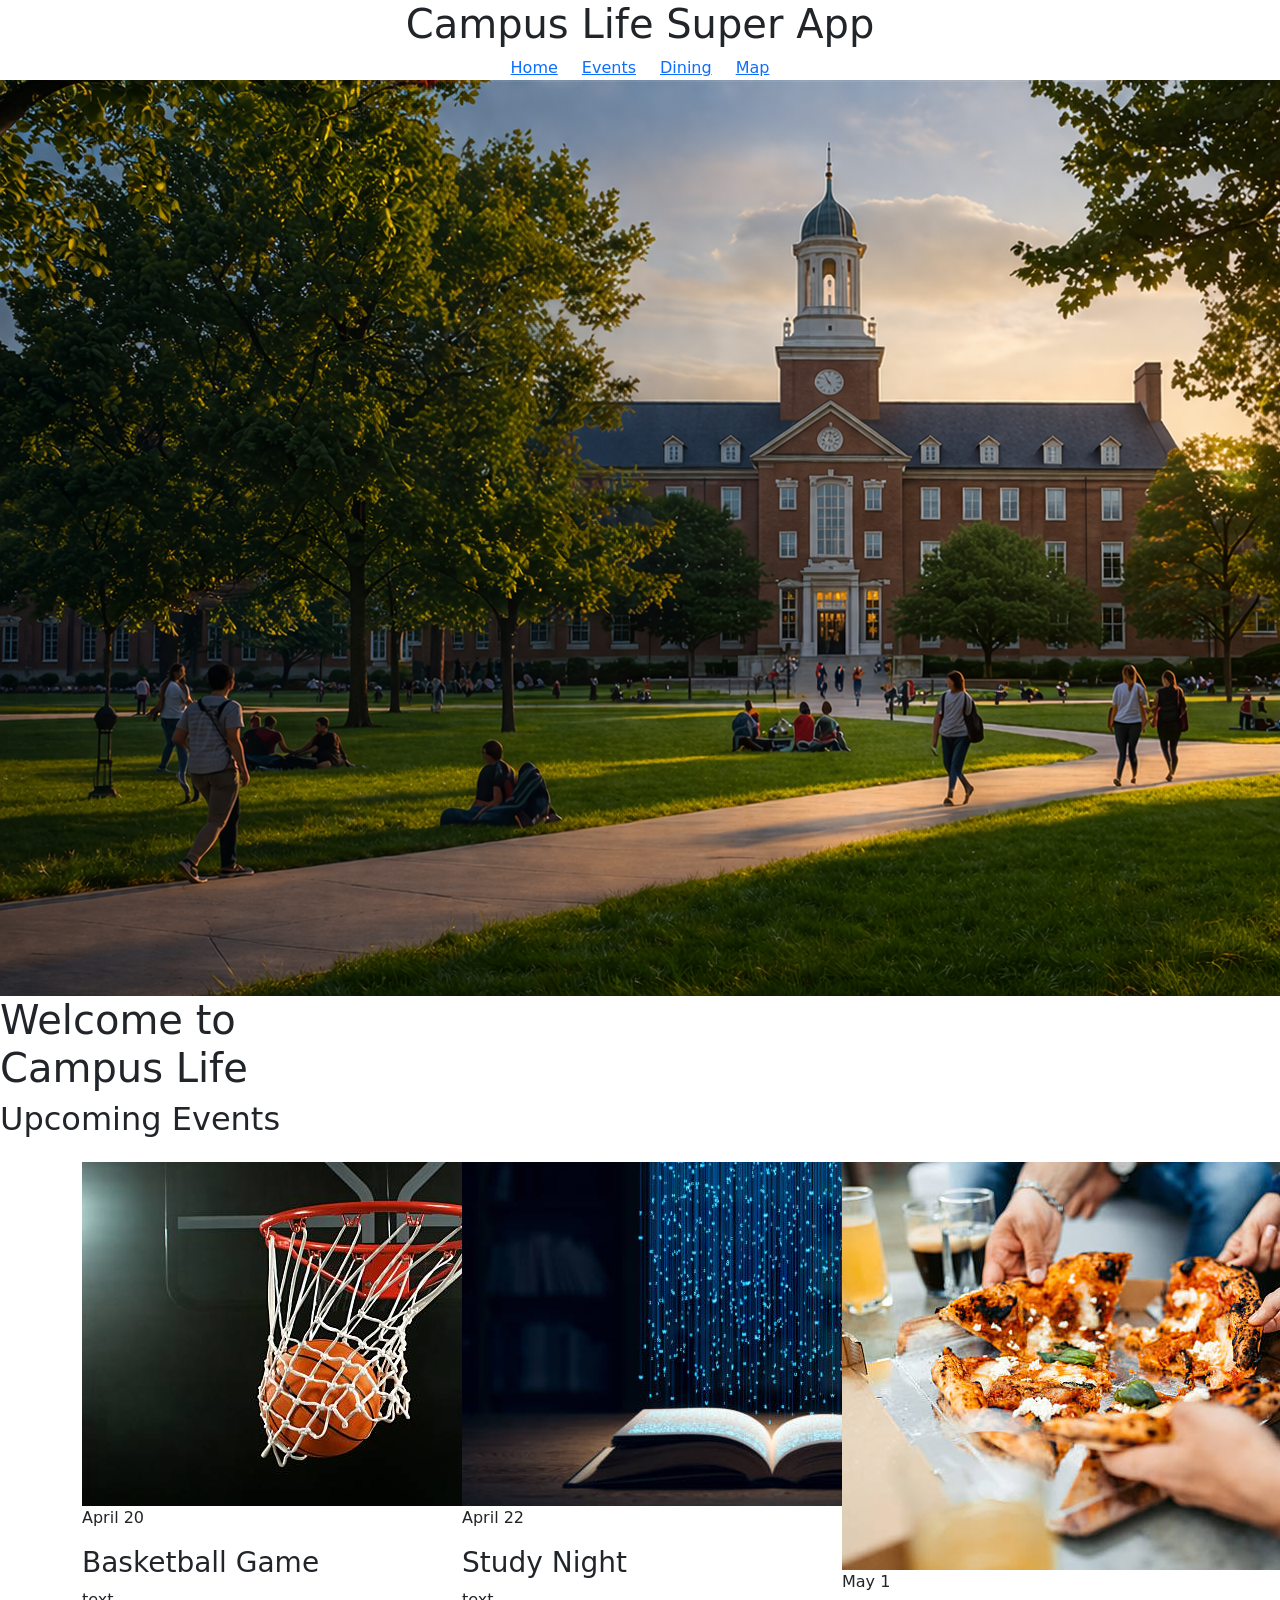
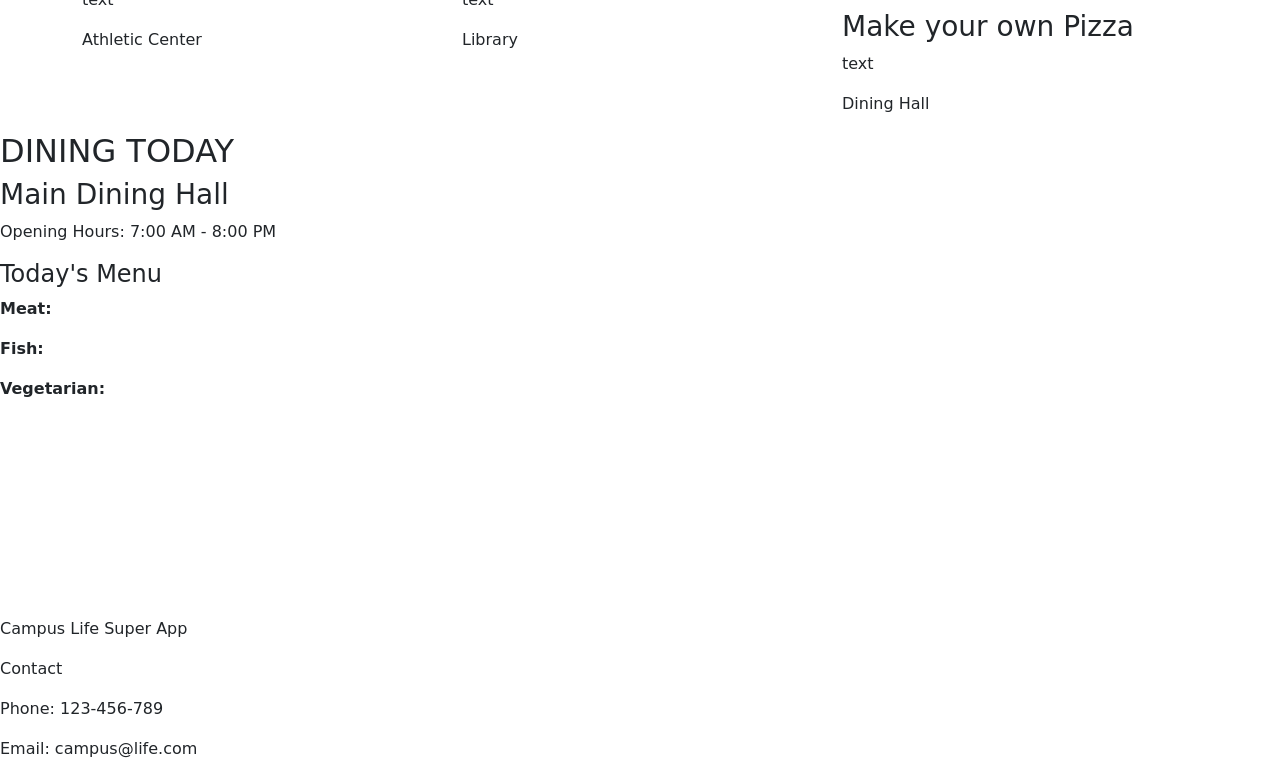
==== index.html @ 89059df4 "Updated Event cards on Event page" ====
<!DOCTYPE html>
<html lang="en">

<head>
<meta charset="UTF-8">
<meta name="viewport" content="width=device-width, initial-scale=1.0">
<title> Campus Life Super App </title>

<link rel="stylesheet" href="https://cdn.jsdelivr.net/npm/bootstrap@5.3.3/dist/css/bootstrap.min.css">
<link rel="stylesheet" href="css/style.css">

</head>

<body>

<header class="top-header text-center">

    <h1>Campus Life Super App</h1>

</header>

<nav class="main-nav">
    <ul class="list-unstyled d-flex justify-content-center gap-4 m-0">
        <li><a href="index.html">Home</a></li>
        <li><a href="events.html">Events</a></li>
        <li><a href="dining.html">Dining</a></li>
        <li><a href="map.html">Map</a></li>
    </ul>
</nav>

<main>
<!-- Page content + images will go here -->
<section class="hero">
    <img src="images/campus1.png" alt="Campus">

    <div class="hero-text-left">
        <h1>Welcome to <br>
            Campus Life</h1>
    </div>
</section>

</main>

<section class="events-section">
    <h2>Upcoming Events</h2>
</section>

<div class="container mt-4">
  <div class="row g-4 justify-content-center">

    <!-- Basketball Game-->
    <div class="col-md-4">
      <div class="event-card">
        <img src="images/basketHome.jpg" alt="Event">
        <div class="event-card-body">
          <p class="event-date">April 20</p>
          <h3>Basketball Game</h3>
          <p>text</p>
          <p class="event-info">Athletic Center</p>
        </div>
      </div>
    </div>

    <!-- Study Nigt -->
    <div class="col-md-4">
      <div class="event-card">
        <img src="images/libraryHome.jpg" alt="Event">
        <div class="event-card-body">
          <p class="event-date">April 22</p>
          <h3>Study Night</h3>
          <p>text</p>
          <p class="event-info">Library</p>
        </div>
      </div>
    </div>

    <!-- Make your own Pizza -->
    <div class="col-md-4">
      <div class="event-card">
        <img src="images/PizzaHome.jpg" alt="Event">
        <div class="event-card-body">
          <p class="event-date">May 1</p>
          <h3>Make your own Pizza</h3>
          <p>text</p>
          <p class="event-info">Dining Hall </p>
        </div>
      </div>
    </div>

  </div>
</div>

<section class="dining-today-section">
    <h2 class="dining-today-title">DINING TODAY</h2>
    

    <div class="dining-today-card">
        <div class="dining-left">
            <h3>Main Dining Hall</h3>
            <p>Opening Hours: 7:00 AM - 8:00 PM</p>
        </div>

        <div class="dining-right">
            <h4>Today's Menu</h4>
                <!---Food info -->
            <p><strong>Meat:</strong> </p>
            <p><strong>Fish:</strong> </p>
            <p><strong>Vegetarian:</strong></p>
        </div>
    </div>
</section>

<div style="height: 200px;"></div>

<footer>

    <!-- Red -->
    <div class="footer-red"></div>

    <!-- Blue-->
    <div class="footer-blue">
        <p class="footer-title">Campus Life Super App</p>

        <p class="footer-text">Contact</p>
        <p class="footer-text">Phone: 123-456-789</p>
        <p class="footer-text">Email: campus@life.com</p>
    </div>

</footer>
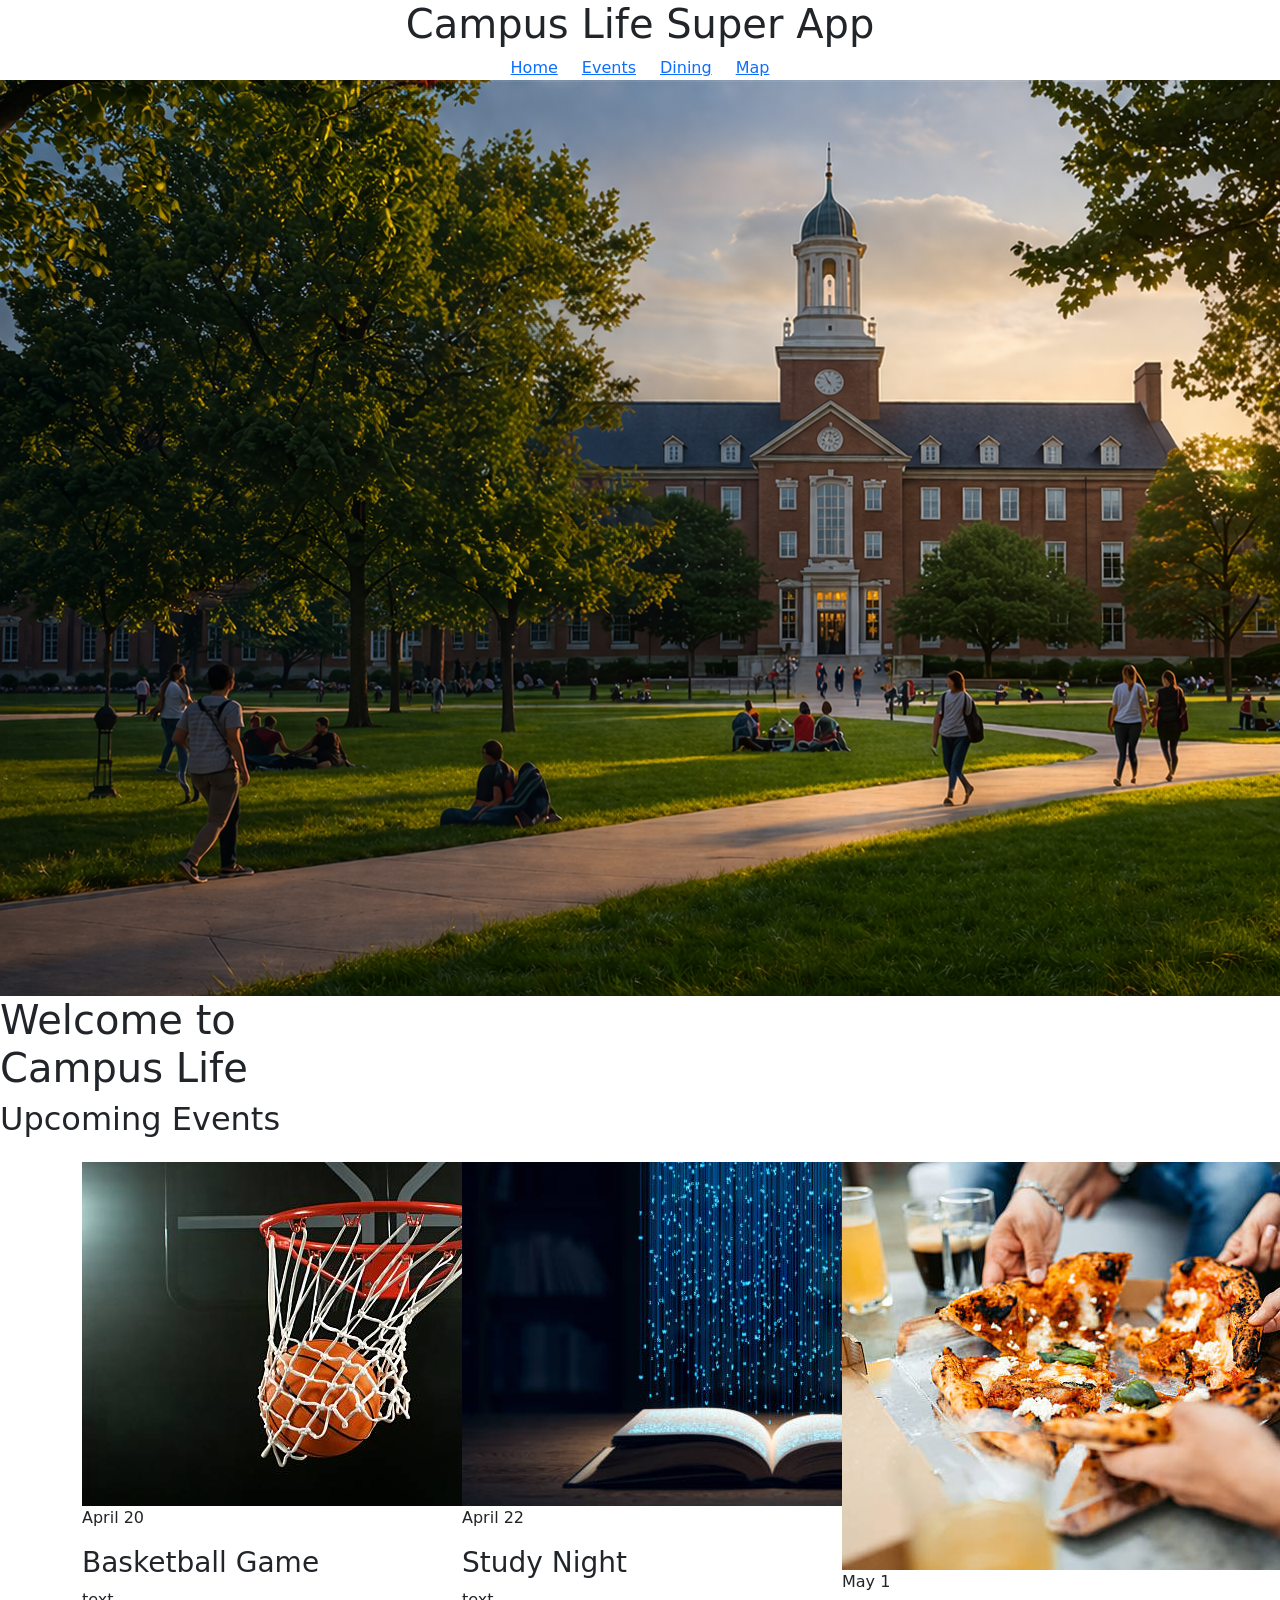
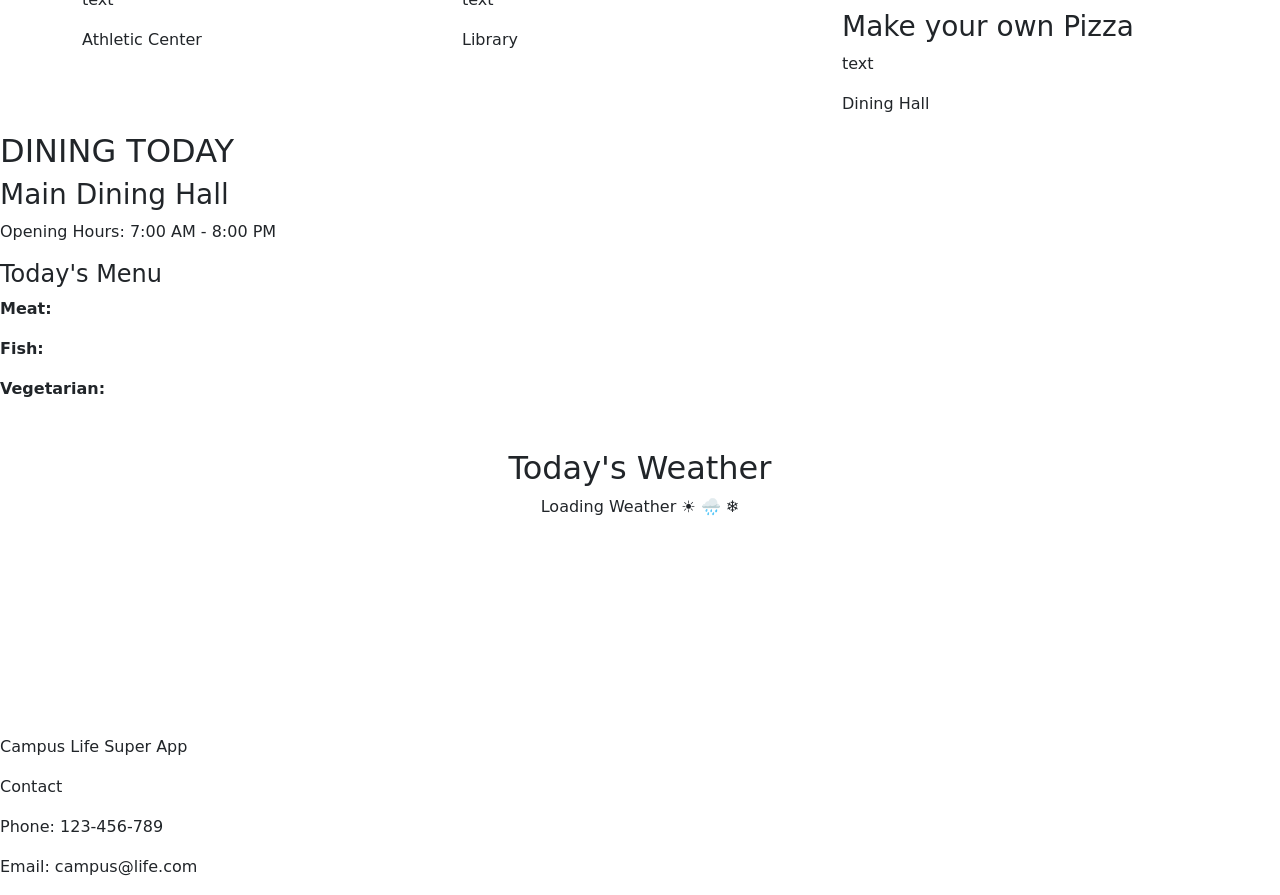
==== commit c3b860c9: "Added Placeholder for API on index.html + style.css. Final MVP version" ====
--- a/index.html
+++ b/index.html
@@ -2,23 +2,24 @@
 <html lang="en">
 
 <head>
+<!--- Basic page setup + Page title -->
 <meta charset="UTF-8">
 <meta name="viewport" content="width=device-width, initial-scale=1.0">
 <title> Campus Life Super App </title>
 
+<!--- Bootstrap + CSS for design and layout -->
 <link rel="stylesheet" href="https://cdn.jsdelivr.net/npm/bootstrap@5.3.3/dist/css/bootstrap.min.css">
 <link rel="stylesheet" href="css/style.css">
 
 </head>
 
 <body>
-
+<!--- HEADER SECTION -->
 <header class="top-header text-center">
-
     <h1>Campus Life Super App</h1>
-
 </header>
 
+<!--- Navigation Menu -->
 <nav class="main-nav">
     <ul class="list-unstyled d-flex justify-content-center gap-4 m-0">
         <li><a href="index.html">Home</a></li>
@@ -29,7 +30,8 @@
 </nav>
 
 <main>
-<!-- Page content + images will go here -->
+
+<!-- Hero Section - Main images + Welcome text  -->
 <section class="hero">
     <img src="images/campus1.png" alt="Campus">
 
@@ -41,14 +43,16 @@
 
 </main>
 
+<!--- Event Section Title-->
 <section class="events-section">
     <h2>Upcoming Events</h2>
 </section>
 
+<!--- Event Cards -->
 <div class="container mt-4">
   <div class="row g-4 justify-content-center">
 
-    <!-- Basketball Game-->
+    <!-- Basketball Game -->
     <div class="col-md-4">
       <div class="event-card">
         <img src="images/basketHome.jpg" alt="Event">
@@ -61,7 +65,7 @@
       </div>
     </div>
 
-    <!-- Study Nigt -->
+    <!-- Study Nigt Event -->
     <div class="col-md-4">
       <div class="event-card">
         <img src="images/libraryHome.jpg" alt="Event">
@@ -74,7 +78,7 @@
       </div>
     </div>
 
-    <!-- Make your own Pizza -->
+    <!-- Make your own Pizza Event -->
     <div class="col-md-4">
       <div class="event-card">
         <img src="images/PizzaHome.jpg" alt="Event">
@@ -90,10 +94,11 @@
   </div>
 </div>
 
+<!--- Dining Section -->
 <section class="dining-today-section">
     <h2 class="dining-today-title">DINING TODAY</h2>
     
-
+<!--- Dining Hall card / info -->
     <div class="dining-today-card">
         <div class="dining-left">
             <h3>Main Dining Hall</h3>
@@ -110,14 +115,25 @@
     </div>
 </section>
 
+<!--- Weather Section - API placeholder --->
+<section class="weather-section text-center mt-5">
+  <h2>Today's Weather</h2>
+<!--- Placeholder text -->
+  <p id="weatherInfo">
+    Loading Weather ☀️ 🌧️ ❄️
+  </p>
+</section>
+
+<!--- Spacer -->
 <div style="height: 200px;"></div>
 
+<!--- Footer -->
 <footer>
 
-    <!-- Red -->
+    <!-- Red Bar -->
     <div class="footer-red"></div>
 
-    <!-- Blue-->
+    <!-- Blue Bar + Contact info -->
     <div class="footer-blue">
         <p class="footer-title">Campus Life Super App</p>
 
@@ -126,4 +142,10 @@
         <p class="footer-text">Email: campus@life.com</p>
     </div>
 
-</footer>+</footer>
+
+<!--- JavaScript file -->
+<script src="js/script.js"></script>
+
+</body>
+</html>
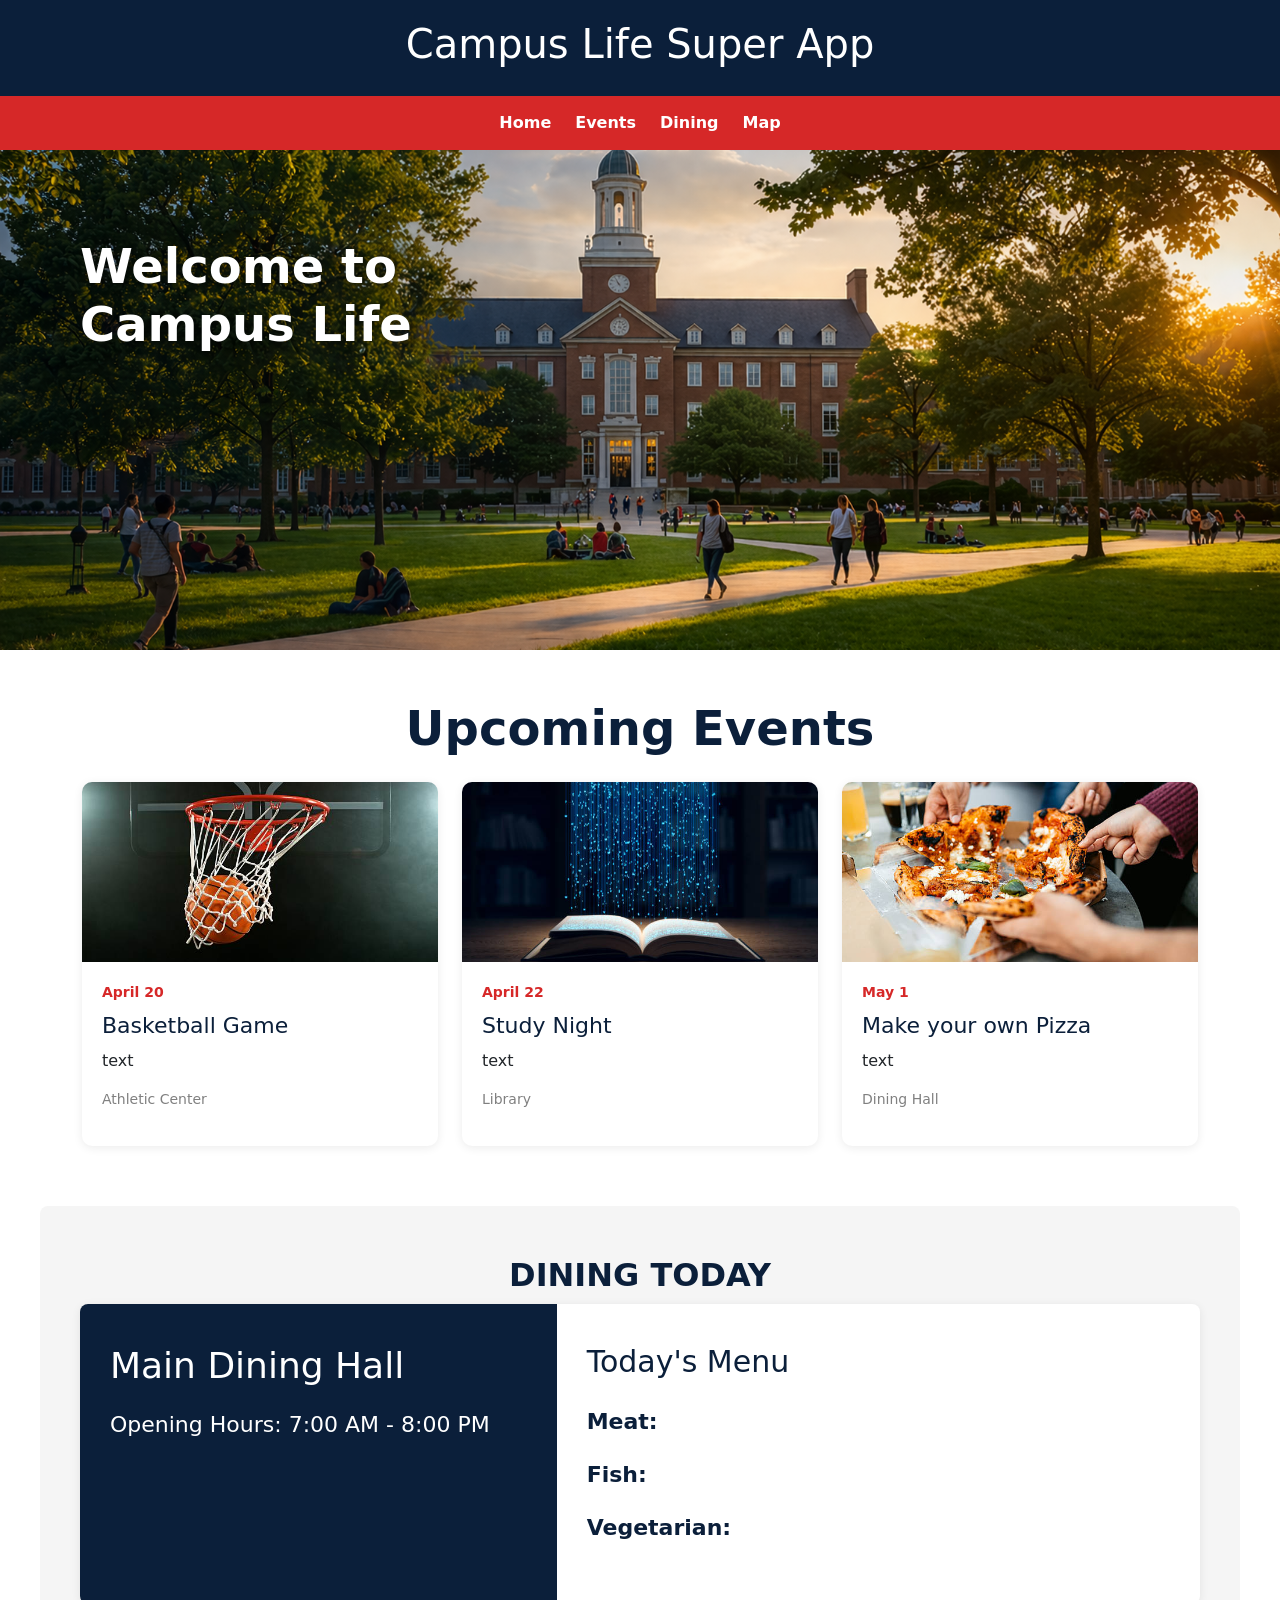
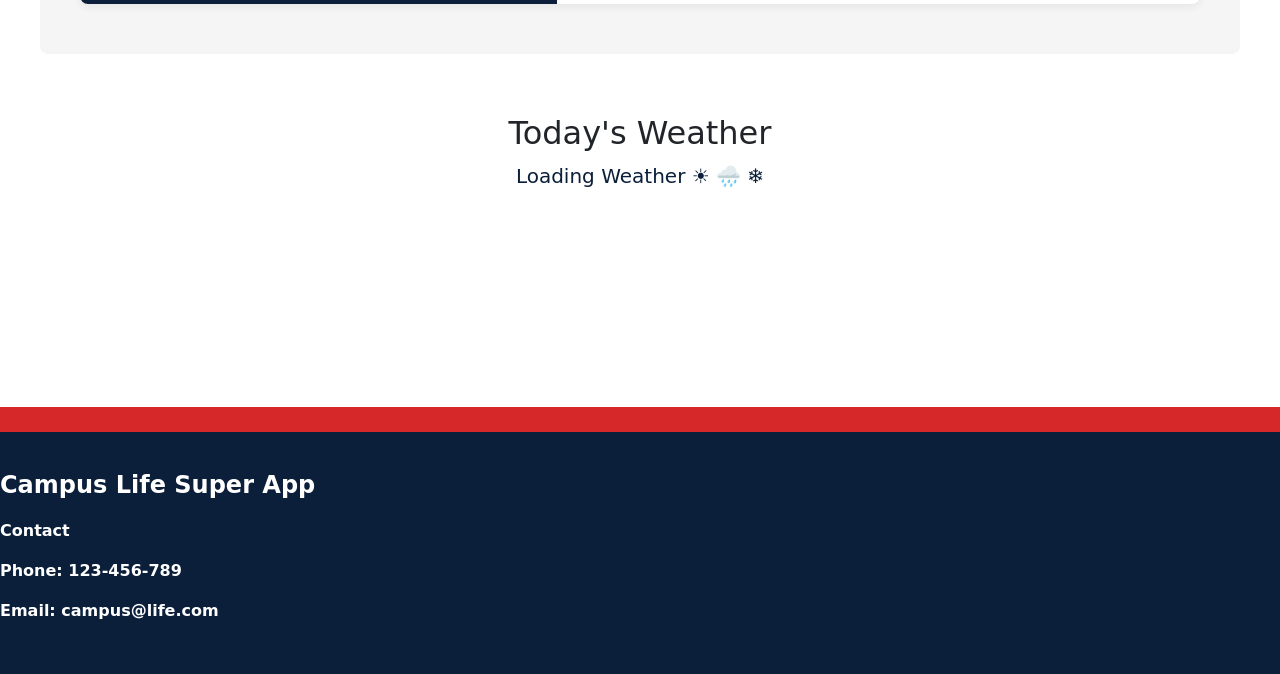
==== commit ee5b5788: "fixed CSS" ====
--- a/index.html
+++ b/index.html
@@ -9,7 +9,7 @@
 
 <!--- Bootstrap + CSS for design and layout -->
 <link rel="stylesheet" href="https://cdn.jsdelivr.net/npm/bootstrap@5.3.3/dist/css/bootstrap.min.css">
-<link rel="stylesheet" href="css/style.css">
+<link rel="stylesheet" href="CSS/style.css">
 
 </head>
 
--- a/CSS/style.css
+++ b/CSS/style.css
@@ -0,0 +1,341 @@
+/*------------------------------------------------------- Header --------------------------------------------------------*/
+
+.top-header {
+    background-color: #0b1f3a;
+    color: white;
+    padding: 20px 0;
+}
+
+.top-header a {
+    color: white;
+    text-decoration: none;
+    font-weight: 500;
+}
+
+.top-header a:hover {
+    color: #d62828;
+}
+
+.main-nav {
+    background-color: #d62828; 
+    padding: 15px 0;
+}
+
+.main-nav a {
+    color: white;
+    text-decoration: none;
+    font-weight: bold;
+}
+
+.main-nav a:hover {
+    text-decoration: underline;
+}
+
+/*---------------------------------------------------- Hero section Home Page  ---------------------------------------------------------*/
+
+.hero {
+    width: 100%;
+    position: relative;
+}
+
+.hero img {
+    width: 100%;
+    height: 500px;
+    object-fit: cover;
+    display: block;
+}
+
+.hero-text-left {
+    position: absolute;
+    top: 30%;
+    left: 80px;
+    transform: translateY(-50%);
+    color: white;
+}
+
+.hero-text-left h1 {
+    font-size: 48px;
+    font-weight: bold;
+    text-shadow: 2px 2px 10px rgba(0,0,0,0.6);
+}
+
+/*-------------------------------------------------------- HOME PAGE: EVENTS + DINING ------------------------------------------------------*/
+
+/* Home page event cards */
+.event-card {
+    background-color: white;
+    border-radius: 10px;
+    overflow: hidden;
+    box-shadow: 0 2px 10px rgba(0,0,0,0.08);
+}
+
+.event-card img {
+    width: 100%;
+    height: 180px;
+    object-fit: cover;
+}
+
+.event-card-body {
+    padding: 20px;
+}
+
+.event-date {
+    font-size: 14px;
+    font-weight: bold;
+    color: #d62828;
+    margin-bottom: 10px;
+}
+
+.event-card-body h3 {
+    font-size: 22px;
+    color: #0b1f3a;
+    margin-bottom: 10px;
+}
+
+.event-info {
+    font-size: 14px;
+    color: gray;
+}
+
+.events-background {
+    background-color: #0b1f3a;
+}
+
+.info-card {
+    background-color: white;
+    padding: 30px;
+    border-radius: 8px;
+    box-shadow: 0 2px 10px rgba(0, 0, 0, 0.08);
+    min-height: 180px;
+}
+
+.info-card h3 {
+    color: #0b1f3a;
+    font-size: 24px;
+    font-weight: bold;
+    margin-bottom: 20px;
+}
+
+.info-card p {
+    font-size: 18px;
+    color: #0b1f3a;
+}
+
+/* Home page dining section */
+.dining-today-section {
+    background-color: #f5f5f5;
+    padding: 50px 40px;
+    margin: 60px auto;
+    max-width: 1200px;
+    border-radius: 8px;
+}
+
+.dining-today-title {
+    text-align: center;
+    color: #0b1f3a;
+    font-size: 32px;
+    font-weight: bold;
+    margin-bottom: 10px;
+}
+
+.dining-today-card {
+    display: flex;
+    flex-wrap: wrap;
+    background-color: white;
+    border-radius: 8px;
+    overflow: hidden;
+    box-shadow: 0 2px 10px rgba(0, 0, 0, 0.08);
+}
+
+.dining-left {
+    background-color: #0b1f3a;
+    color: white;
+    flex: 1;
+    min-width: 280px;
+    padding: 40px 30px;
+}
+
+.dining-left h3 {
+    font-size: 36px;
+    margin-bottom: 20px;
+}
+
+.dining-left p {
+    font-size: 22px;
+}
+
+.dining-right {
+    flex: 1.4;
+    min-width: 280px;
+    padding: 40px 30px;
+    color: #0b1f3a;
+}
+
+.dining-right h4 {
+    font-size: 30px;
+    margin-bottom: 25px;
+}
+
+.dining-right p {
+    font-size: 22px;
+    margin-bottom: 20px;
+}
+
+/*---------------------------------------------------------- Event Page ---------------------------------*/
+.event-hero {
+    position: relative;
+}
+
+.event-hero img {
+    width: 100%;
+    height: 500px;
+    object-fit: cover;
+    display: block;
+}
+
+/* Text on hero image */
+.hero-text {
+    position: absolute;
+    top: 50%;
+    left: 50%;
+    transform: translate(-50%, -50%);
+    color: white;
+    font-size: 48px;
+    font-weight: bold;
+}
+
+/* Event page title section */
+.events-section {
+    text-align: center;
+    margin-top: 50px;
+}
+
+.events-section h2 {
+    font-size: 48px;
+    color: #0b1f3a;
+    font-weight: bold;
+}
+
+/* ---------------------------------------------------- Footer ----------------------------------------------*/
+
+.footer-red {
+    background-color: #d62828;
+    height: 25px;
+}
+
+.footer-blue {
+    background-color: #0b1f3a;
+    color: white;
+    padding: 35px 0;
+    font-size: 18px;
+    font-weight: bold;
+}
+
+.footer-title {
+    font-size: 24px;
+    font-weight: bold;
+}
+
+.footer-text {
+    font-size: 16px;
+}
+
+
+.section-title {
+    color: #0b1f3a;
+    font-size: 40px;
+    font-weight: bold;
+}
+
+.event-img {
+    width: 80%;   
+    border-radius: 10px;
+}
+
+.event-text {
+    margin-top: 50px;
+}
+/*-------------------------------------------------- Dining --------------------------------------------*/
+.dining-header {
+    background-color: #0b1f3a;
+    color: white;
+    padding: 20px;
+    border-radius: 10px 10px 0 0;
+}
+
+.dining-menu {
+    background-color: white;
+    color: #0b1f3a;
+    padding: 20px;
+    border-radius: 0 0 10px 10px;
+}
+
+.cafeteria-header {
+    background-color: #0b1f3a;
+    color: white;
+    padding: 20px;
+    border-radius: 10px 10px 0 0;
+}
+
+.cafeteria-menu {
+    background-color: white;
+    color: #0b1f3a;
+    padding: 20px;
+    border-radius: 0 0 10px 10px;
+}
+
+.food-img {
+    height: 500px;
+    width: 100%;
+    object-fit: cover; 
+}
+
+/*----------------------------------------------- Map -------------------------------*/
+
+.map-placeholder {
+    width: 100%;
+    height: 550px;
+    background-color:dimgray;
+
+    display: flex;
+    align-items: center;
+    justify-content: center;
+
+    font-size: 24px;
+    color: white;
+    border-radius: 10px;
+}
+
+.locations-title {
+    color: #0b1f3a;
+    font-weight: bold;
+    font-size: 28px;
+    margin-top: 30px;
+    margin-bottom: 20px;
+    text-align: left; 
+
+    padding-left: 20px;
+
+}
+
+.locations-list {
+    display: grid;
+    grid-template-columns: 1fr 2fr;
+    gap: 10px 40px;
+    padding-left: 20px;
+
+    color: #0b1f3a;
+    font-size: 18px;
+    line-height: 1.8;
+}
+
+/*-----------------------------------------------Weather (API Placeholder Styling on Home page ) ---------------------------------*/
+
+.weather-section {
+    margin-top: 50px;
+}
+
+#weatherInfo {
+    font-size: 20px;
+    color: #0b1f3a;
+}
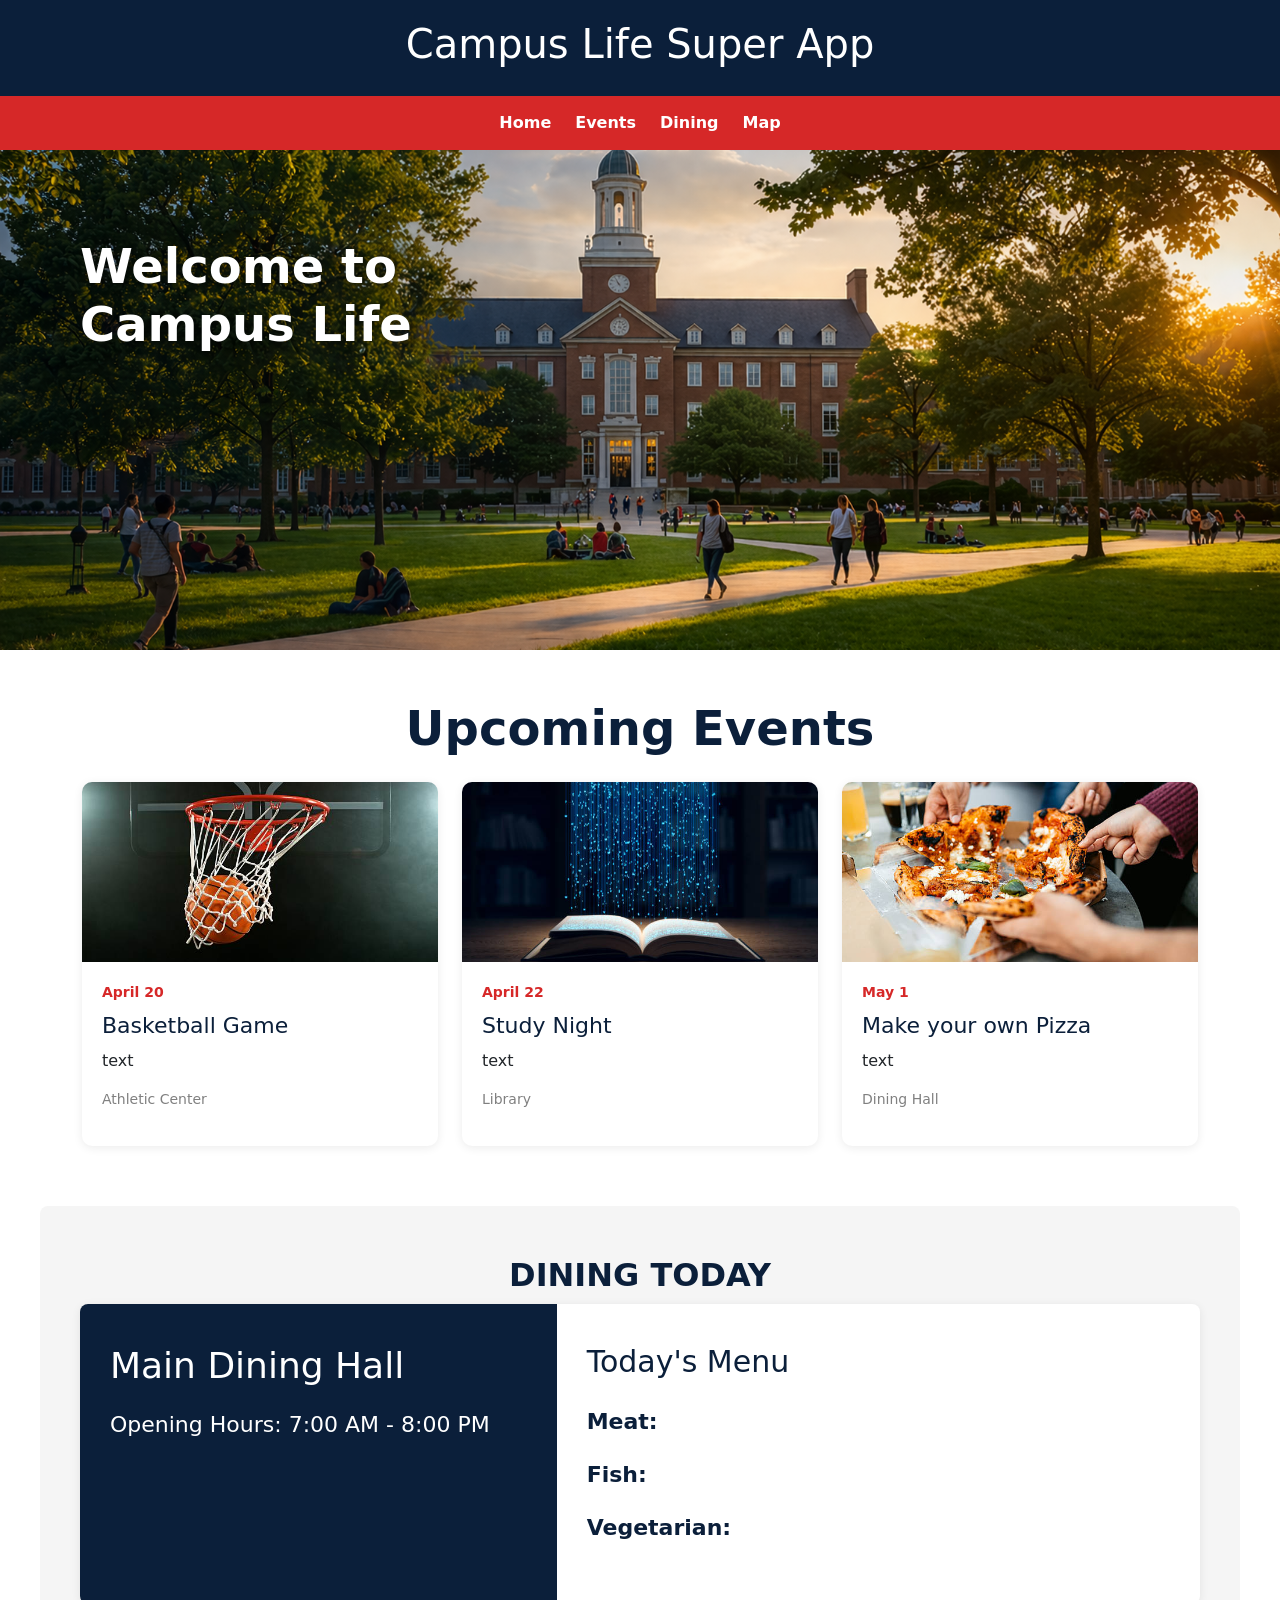
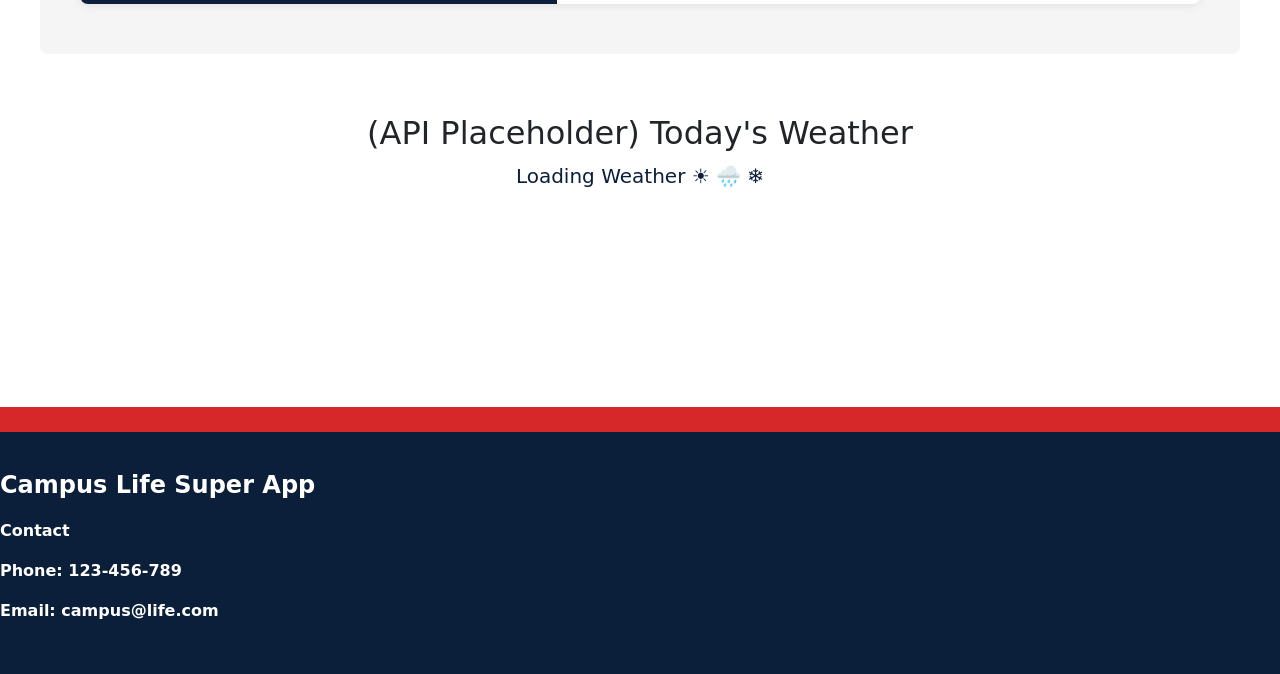
==== commit ddd58f36: "Adding text regarding API placeholder on Homepage" ====
--- a/index.html
+++ b/index.html
@@ -117,7 +117,7 @@
 
 <!--- Weather Section - API placeholder --->
 <section class="weather-section text-center mt-5">
-  <h2>Today's Weather</h2>
+  <h2>(API Placeholder) Today's Weather</h2>
 <!--- Placeholder text -->
   <p id="weatherInfo">
     Loading Weather ☀️ 🌧️ ❄️
--- a/CSS/style.css
+++ b/CSS/style.css
@@ -31,7 +31,7 @@
     text-decoration: underline;
 }
 
-/*---------------------------------------------------- Hero section Home Page  ---------------------------------------------------------*/
+/*---------------------------------------------------- Hero section Home Page  -----------------------------------------*/
 
 .hero {
     width: 100%;
@@ -59,7 +59,7 @@
     text-shadow: 2px 2px 10px rgba(0,0,0,0.6);
 }
 
-/*-------------------------------------------------------- HOME PAGE: EVENTS + DINING ------------------------------------------------------*/
+/*---------------------------------------------------- HOME PAGE: EVENTS + DINING ------------------------------------------------------*/
 
 /* Home page event cards */
 .event-card {
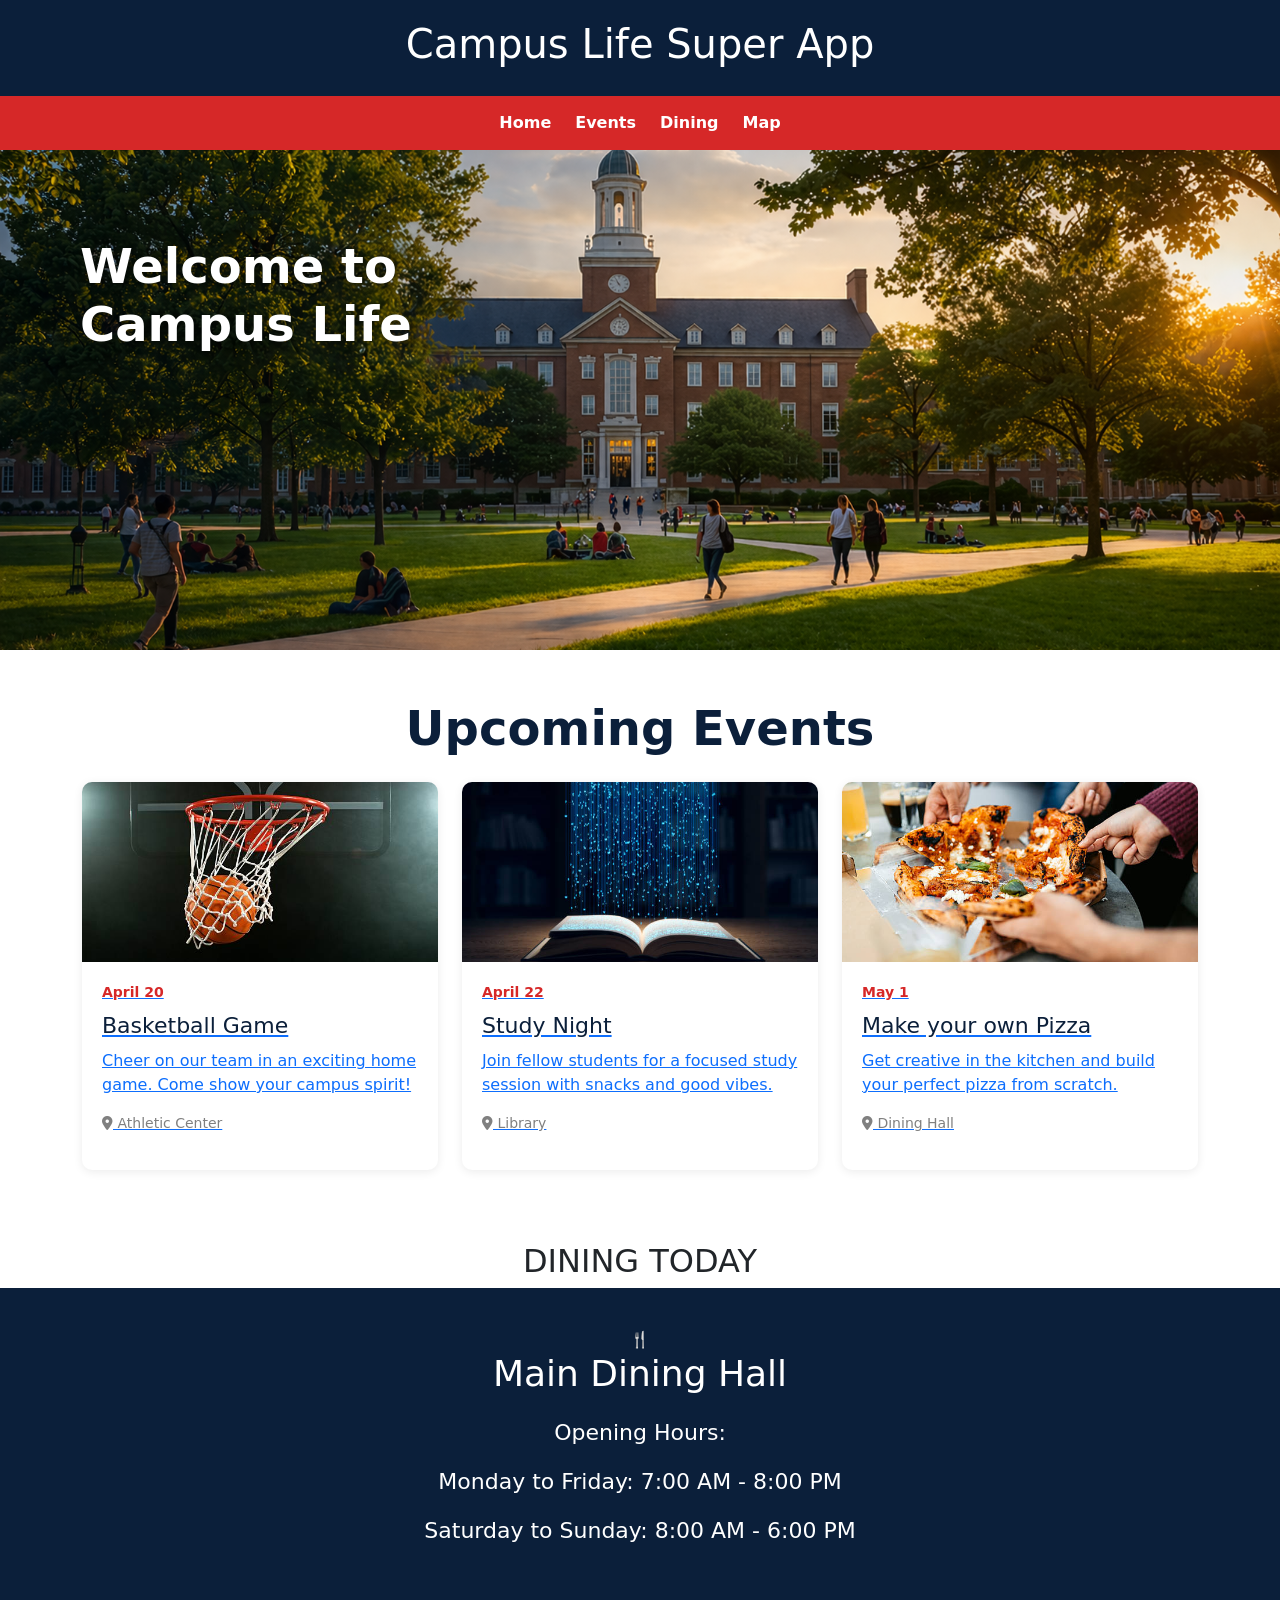
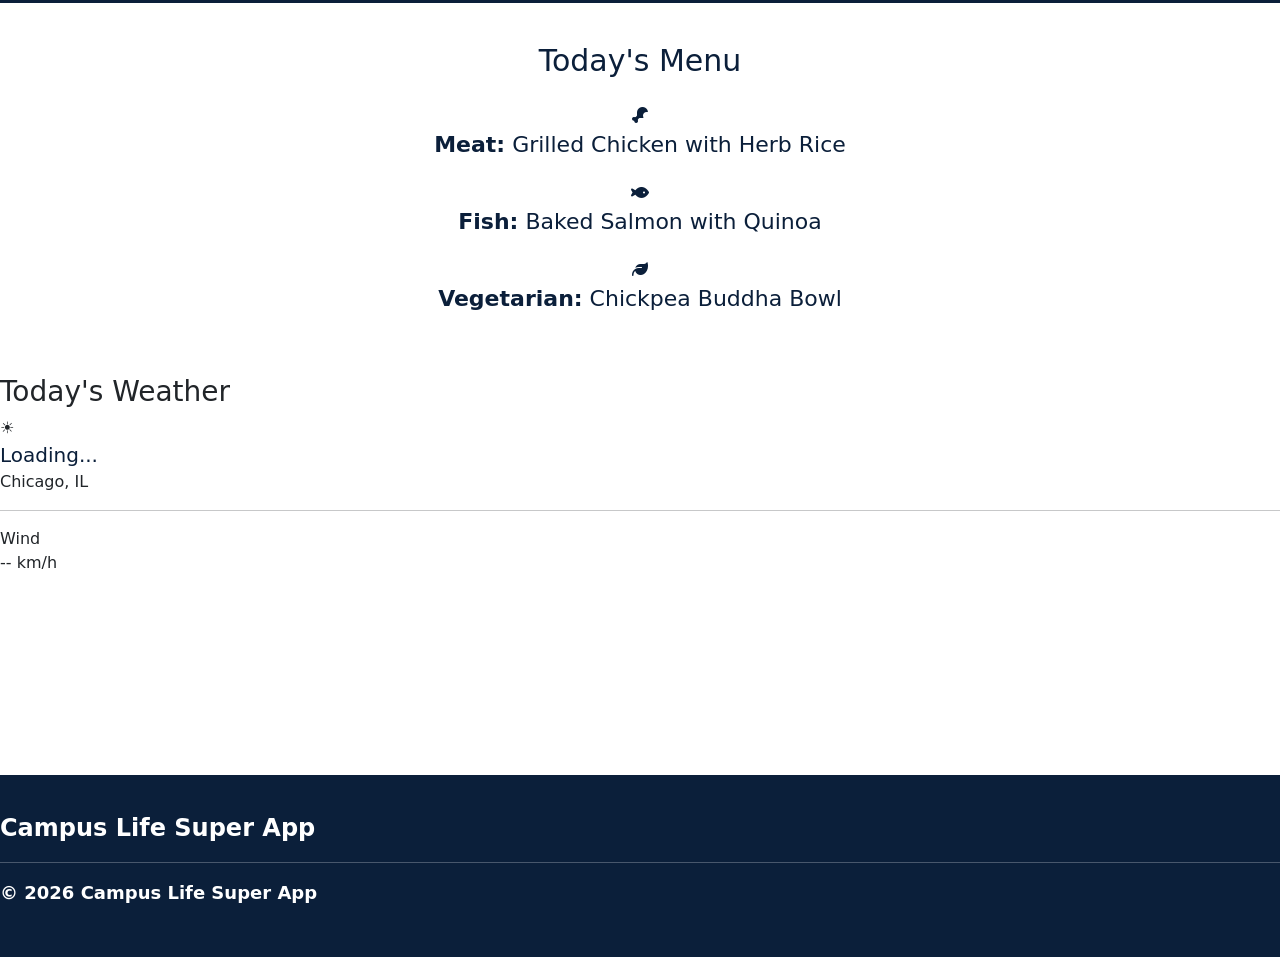
==== commit 512adadb: "index.html Added Font Awesome icons to home page dining section" ====
--- a/index.html
+++ b/index.html
@@ -10,7 +10,7 @@
 <!--- Bootstrap + CSS for design and layout -->
 <link rel="stylesheet" href="https://cdn.jsdelivr.net/npm/bootstrap@5.3.3/dist/css/bootstrap.min.css">
 <link rel="stylesheet" href="CSS/style.css">
-
+<link rel="stylesheet" href="https://cdnjs.cloudflare.com/ajax/libs/font-awesome/6.5.0/css/all.min.css">
 </head>
 
 <body>
@@ -54,96 +54,128 @@
 
     <!-- Basketball Game -->
     <div class="col-md-4">
+    <a href="events.html" class="event-link">
       <div class="event-card">
         <img src="images/basketHome.jpg" alt="Event">
         <div class="event-card-body">
           <p class="event-date">April 20</p>
           <h3>Basketball Game</h3>
-          <p>text</p>
-          <p class="event-info">Athletic Center</p>
+          <p>Cheer on our team in an exciting home game. Come show your campus spirit!</p>
+          <p class="event-info"><i class="fa-solid fa-location-dot"></i> Athletic Center</p>
         </div>
       </div>
+    </a>
     </div>
 
     <!-- Study Nigt Event -->
     <div class="col-md-4">
+    <a href="events.html" class="event-link">
       <div class="event-card">
         <img src="images/libraryHome.jpg" alt="Event">
         <div class="event-card-body">
           <p class="event-date">April 22</p>
           <h3>Study Night</h3>
-          <p>text</p>
-          <p class="event-info">Library</p>
+          <p>Join fellow students for a focused study session with snacks and good vibes.</p>
+          <p class="event-info"><i class="fa-solid fa-location-dot"></i> Library</p>
         </div>
       </div>
+    </a>
     </div>
 
     <!-- Make your own Pizza Event -->
     <div class="col-md-4">
+    <a href="events.html" class="event-link">
       <div class="event-card">
         <img src="images/PizzaHome.jpg" alt="Event">
         <div class="event-card-body">
           <p class="event-date">May 1</p>
           <h3>Make your own Pizza</h3>
-          <p>text</p>
-          <p class="event-info">Dining Hall </p>
+          <p>Get creative in the kitchen and build your perfect pizza from scratch.</p>
+          <p class="event-info"><i class="fa-solid fa-location-dot"></i> Dining Hall</p>
         </div>
       </div>
     </div>
-
   </div>
+</a>
 </div>
 
 <!--- Dining Section -->
-<section class="dining-today-section">
-    <h2 class="dining-today-title">DINING TODAY</h2>
+<section class="dining-section text-center mt-5">
+    <h2 class="dining-title">DINING TODAY</h2>
     
 <!--- Dining Hall card / info -->
-    <div class="dining-today-card">
+    <div class="dining-card">
+
+        <!-- LEFT SIDE -->
         <div class="dining-left">
+            <div class="icon-circle">
+                🍴
+            </div>
+
             <h3>Main Dining Hall</h3>
-            <p>Opening Hours: 7:00 AM - 8:00 PM</p>
+            <p>Opening Hours:</p>
+            <p>Monday to Friday: 7:00 AM - 8:00 PM</p>
+            <p>Saturday to Sunday: 8:00 AM - 6:00 PM</p>
         </div>
 
+        <!-- RIGHT SIDE -->
         <div class="dining-right">
+
             <h4>Today's Menu</h4>
-                <!---Food info -->
-            <p><strong>Meat:</strong> </p>
-            <p><strong>Fish:</strong> </p>
-            <p><strong>Vegetarian:</strong></p>
+
+            <div class="menu-item">
+                <span class="menu-icon red"><i class="fa-solid fa-drumstick-bite"></i></span>
+                <p><strong>Meat:</strong> Grilled Chicken with Herb Rice</p>
+            </div>
+
+            <div class="menu-item">
+                <span class="menu-icon blue"><i class="fa-solid fa-fish"></i></span>
+                <p><strong>Fish:</strong> Baked Salmon with Quinoa</p>
+            </div>
+
+            <div class="menu-item">
+                <span class="menu-icon green"><i class="fa-solid fa-leaf"></i></span>
+                <p><strong>Vegetarian:</strong> Chickpea Buddha Bowl</p>
+            </div>
+
         </div>
+
     </div>
+
 </section>
 
 <!--- Weather Section - API placeholder --->
-<section class="weather-section text-center mt-5">
-  <h2>(API Placeholder) Today's Weather</h2>
-<!--- Placeholder text -->
-  <p id="weatherInfo">
-    Loading Weather ☀️ 🌧️ ❄️
-  </p>
-</section>
+<div class="weather-card">
+    <h3 class="weather-title">Today's Weather</h3>
+
+    <div class="weather-main">
+        <div class="weather-icon">☀️</div>
+        <div class="weather-temp" id="weatherInfo">
+            Loading...
+        </div>
+    </div>
+
+    <div class="weather-location">Chicago, IL</div>
+
+    <hr>
+
+    <div class="weather-bottom">
+        <div>
+            <span class="weather-label">Wind</span><br>
+            <span id="windInfo">-- km/h</span>
+        </div>
+    </div>
+</div>
 
 <!--- Spacer -->
 <div style="height: 200px;"></div>
 
 <!--- Footer -->
-<footer>
-
-    <!-- Red Bar -->
-    <div class="footer-red"></div>
-
-    <!-- Blue Bar + Contact info -->
-    <div class="footer-blue">
-        <p class="footer-title">Campus Life Super App</p>
-
-        <p class="footer-text">Contact</p>
-        <p class="footer-text">Phone: 123-456-789</p>
-        <p class="footer-text">Email: campus@life.com</p>
-    </div>
-
+<footer class="footer-blue">
+    <p class="footer-title">Campus Life Super App</p>
+    <hr class="footer-divider">
+    <p class="footer-copy">© 2026 Campus Life Super App</p>
 </footer>
-
 <!--- JavaScript file -->
 <script src="js/script.js"></script>
 
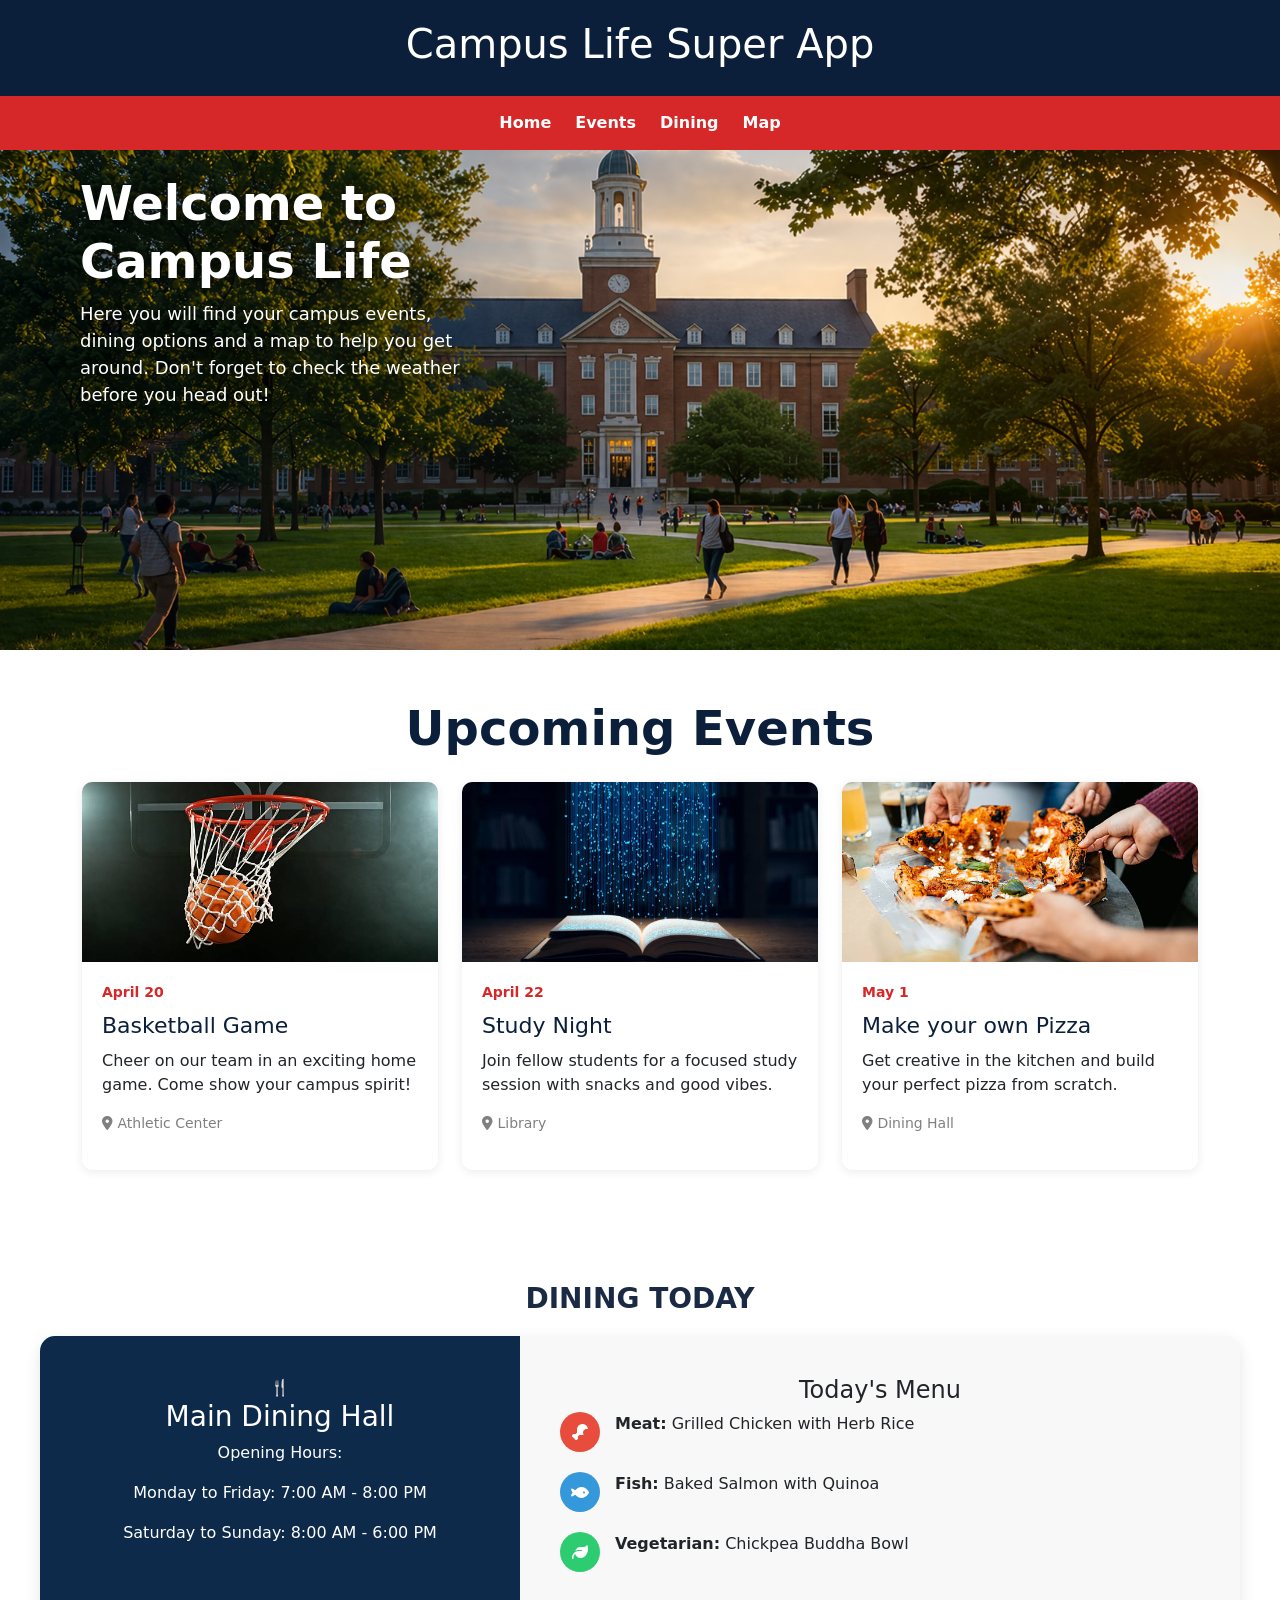
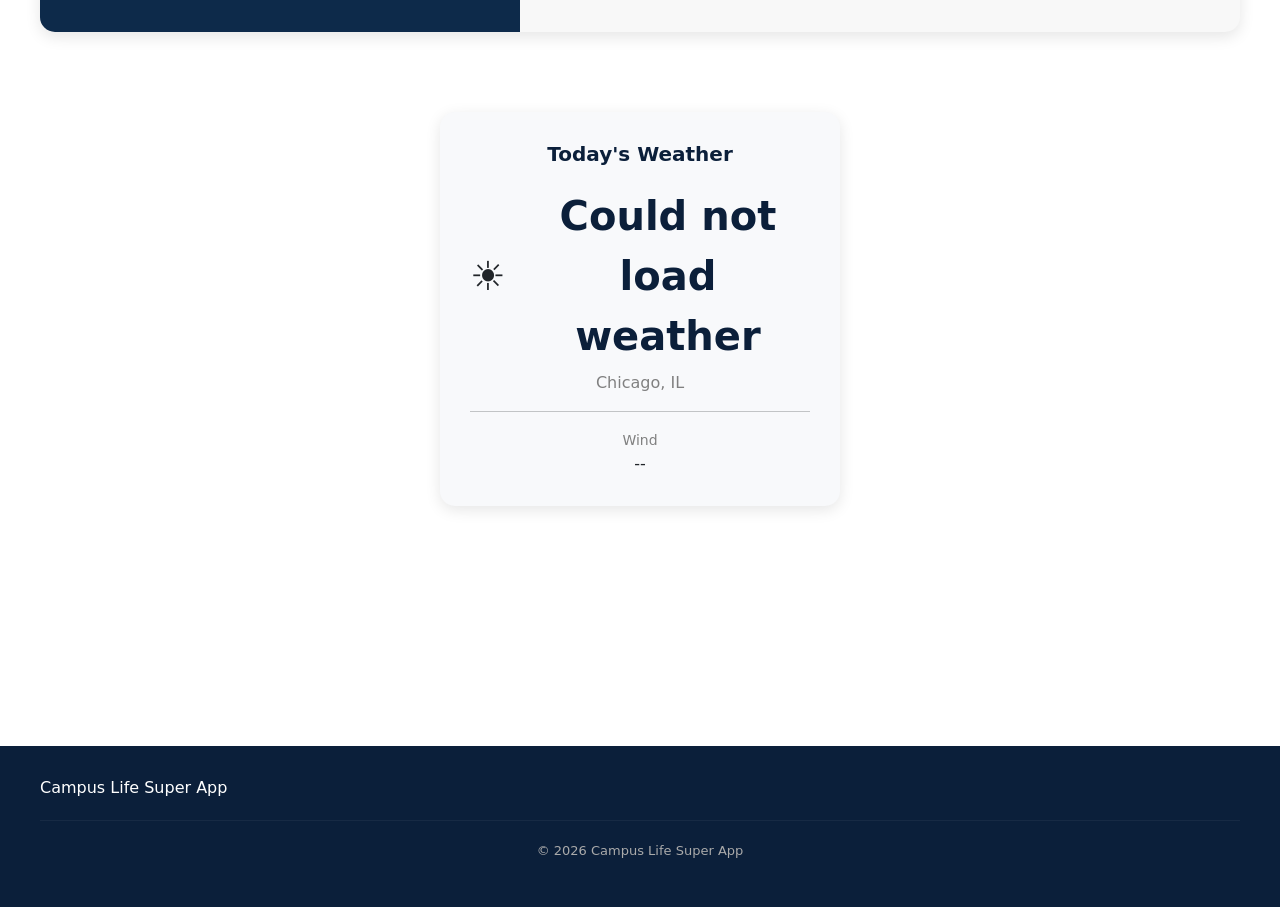
==== commit 870fd68b: "index.html Added welcome text on hero image" ====
--- a/index.html
+++ b/index.html
@@ -38,6 +38,9 @@
     <div class="hero-text-left">
         <h1>Welcome to <br>
             Campus Life</h1>
+        <p class="hero-subtitle">Here you will find your campus events, 
+            dining options and a map to help you get around. 
+            Don't forget to check the weather before you head out!</p>
     </div>
 </section>
 
--- a/CSS/style.css
+++ b/CSS/style.css
@@ -57,6 +57,14 @@
     font-size: 48px;
     font-weight: bold;
     text-shadow: 2px 2px 10px rgba(0,0,0,0.6);
+}
+
+.hero-subtitle {
+    color: white;
+    font-size: 18px;
+    text-shadow: 2px 2px 8px rgba(0,0,0,0.6);
+    margin-top: 10px;
+    max-width: 400px;
 }
 
 /*---------------------------------------------------- HOME PAGE: EVENTS + DINING ------------------------------------------------------*/
@@ -121,65 +129,72 @@
     color: #0b1f3a;
 }
 
-/* Home page dining section */
-.dining-today-section {
-    background-color: #f5f5f5;
-    padding: 50px 40px;
-    margin: 60px auto;
+.event-link {
+    text-decoration: none;
+    color: inherit;
+}
+
+.event-card:hover {
+    transform: translateY(-3px);
+    transition: transform 0.2s ease;
+    box-shadow: 0 8px 20px rgba(0,0,0,0.15);
+}
+
+/* Home page Dining section */
+.dining-section {
+    padding: 40px 20px;
+}
+
+.dining-title {
+    font-size: 28px;
+    font-weight: bold;
+    margin-bottom: 20px;
+    color: #1a2a44;
+}
+
+.dining-card {
+    display: flex;
+    border-radius: 15px;
+    overflow: hidden;
+    background: #f8f8f8;
+    box-shadow: 0 5px 15px rgba(0,0,0,0.1);
     max-width: 1200px;
-    border-radius: 8px;
-}
-
-.dining-today-title {
-    text-align: center;
-    color: #0b1f3a;
-    font-size: 32px;
-    font-weight: bold;
-    margin-bottom: 10px;
-}
-
-.dining-today-card {
-    display: flex;
-    flex-wrap: wrap;
-    background-color: white;
-    border-radius: 8px;
-    overflow: hidden;
-    box-shadow: 0 2px 10px rgba(0, 0, 0, 0.08);
+    margin: 0 auto;
 }
 
 .dining-left {
-    background-color: #0b1f3a;
-    color: white;
-    flex: 1;
-    min-width: 280px;
-    padding: 40px 30px;
-}
-
-.dining-left h3 {
-    font-size: 36px;
-    margin-bottom: 20px;
-}
-
-.dining-left p {
-    font-size: 22px;
+    background: #0d2a4a;
+    color: white;
+    padding: 40px;
+    width: 40%;
 }
 
 .dining-right {
-    flex: 1.4;
-    min-width: 280px;
-    padding: 40px 30px;
-    color: #0b1f3a;
-}
-
-.dining-right h4 {
-    font-size: 30px;
-    margin-bottom: 25px;
-}
-
-.dining-right p {
-    font-size: 22px;
-    margin-bottom: 20px;
-}
+    padding: 40px;
+    width: 60%;
+}
+
+.menu-item {
+    display: flex;
+    align-items: center;
+    gap: 10px;
+    margin-bottom: 15px;
+}
+
+.menu-icon {
+    width: 30px;
+    height: 30px;
+    border-radius: 50%;
+    display: flex;
+    align-items: center;
+    justify-content: center;
+    color: white;
+    flex-shrink: 0; 
+}
+
+.menu-icon.red { background: #e74c3c; }
+.menu-icon.blue { background: #3498db; }
+.menu-icon.green { background: #2ecc71; }
 
 /*---------------------------------------------------------- Event Page ---------------------------------*/
 .event-hero {
@@ -216,37 +231,6 @@
     font-weight: bold;
 }
 
-/* ---------------------------------------------------- Footer ----------------------------------------------*/
-
-.footer-red {
-    background-color: #d62828;
-    height: 25px;
-}
-
-.footer-blue {
-    background-color: #0b1f3a;
-    color: white;
-    padding: 35px 0;
-    font-size: 18px;
-    font-weight: bold;
-}
-
-.footer-title {
-    font-size: 24px;
-    font-weight: bold;
-}
-
-.footer-text {
-    font-size: 16px;
-}
-
-
-.section-title {
-    color: #0b1f3a;
-    font-size: 40px;
-    font-weight: bold;
-}
-
 .event-img {
     width: 80%;   
     border-radius: 10px;
@@ -255,6 +239,33 @@
 .event-text {
     margin-top: 50px;
 }
+
+/* ---------------------------------------------------- Footer ----------------------------------------------*/
+
+
+
+.footer-blue {
+    background: #0b1f3a;
+    padding: 30px 40px;
+}
+
+.footer-title {
+    color: white;
+    font-size: 16px;
+    margin-bottom: 20px;
+}
+
+.footer-divider {
+    border-color: rgba(255,255,255,0.2);
+    margin: 20px 0;
+}
+
+.footer-copy {
+    color: #aaa;
+    text-align: center;
+    font-size: 13px;
+}
+
 /*-------------------------------------------------- Dining --------------------------------------------*/
 .dining-header {
     background-color: #0b1f3a;
@@ -270,72 +281,194 @@
     border-radius: 0 0 10px 10px;
 }
 
-.cafeteria-header {
-    background-color: #0b1f3a;
-    color: white;
-    padding: 20px;
-    border-radius: 10px 10px 0 0;
-}
-
-.cafeteria-menu {
-    background-color: white;
-    color: #0b1f3a;
-    padding: 20px;
-    border-radius: 0 0 10px 10px;
-}
-
 .food-img {
     height: 500px;
     width: 100%;
     object-fit: cover; 
 }
 
-/*----------------------------------------------- Map -------------------------------*/
-
-.map-placeholder {
-    width: 100%;
-    height: 550px;
-    background-color:dimgray;
-
+.menu-icon {
+    width: 40px;
+    height: 40px;
+    border-radius: 50%;
     display: flex;
     align-items: center;
     justify-content: center;
-
-    font-size: 24px;
-    color: white;
+    color: white;
+    font-size: 16px;
+    flex-shrink: 0;
+}
+
+.menu-icon.red    { background: #e74c3c; }
+.menu-icon.blue   { background: #3498db; }
+.menu-icon.green  { background: #2ecc71; }
+.menu-icon.yellow { background: #f39c12; }
+
+.menu-item {
+    display: flex;
+    align-items: flex-start;
+    gap: 15px;
+    margin-bottom: 20px;
+}
+
+.dining-menu {
+    background: white;
+    border: 1px solid #e0e0e0;
+    border-radius: 0 0 12px 12px;
+    padding: 20px;
+}
+
+.dining-header {
+    background: #0d2a4a;
+    color: white;
+    padding: 20px;
+    border-radius: 12px 12px 0 0;
+}
+
+.dining-header p {
+    margin: 0;
+    color: white;
+}
+
+.dining-menu {
+    background: white;
+    border: 1px solid #e0e0e0;
+    border-radius: 0 0 12px 12px;
+    padding: 20px;
+    box-shadow: 0 4px 12px rgba(0,0,0,0.1);
+}
+
+/*----------------------------------------------- Map -------------------------------*/
+.map-layout {
+    display: flex;
+    gap: 20px;
+    padding: 20px 40px;
+    height: 520px;
+}
+
+.map-sidebar {
+    width: 260px;
+    flex-shrink: 0;
+    overflow-y: auto;
+}
+
+.map-location-card {
+    padding: 12px 20px;
     border-radius: 10px;
-}
-
-.locations-title {
-    color: #0b1f3a;
-    font-weight: bold;
-    font-size: 28px;
-    margin-top: 30px;
+    margin-bottom: 10px;
+    cursor: pointer;
+    background: #0b1f3a;
+    text-align: center;
+}
+
+.map-location-name {
+    font-weight: bold;
+    color: white;
+    margin: 0;
+    font-size: 14px;
+}
+
+.map-container {
+    flex: 1;
+    border-radius: 12px;
+    overflow: hidden;
+    box-shadow: 0 4px 12px rgba(0,0,0,0.1);
+    position: relative;
+}
+
+#map {
+    width: 100%;
+    height: 100%;
+}
+
+.campus-btn {
+    position: absolute;
+    top: 10px;
+    right: 10px;
+    z-index: 1000;
+    background: #0b1f3a;
+    color: white;
+    border: none;
+    padding: 8px 14px;
+    border-radius: 8px;
+    font-size: 13px;
+    cursor: pointer;
+}
+
+.campus-btn:hover {
+    background: #cc2936;
+}
+
+/*-----------------------------------------------Weather ---------------------------------*/
+
+.weather-card {
+    background-color: #f8f9fb;
+    border-radius: 15px;
+    padding: 30px;
+    max-width: 400px;
+    margin: 40px auto;
+    text-align: center;
+    box-shadow: 0 4px 15px rgba(0,0,0,0.1);
+}
+
+.weather-title {
+    font-size: 20px;
+    color: #0b1f3a;
+    font-weight: bold;
     margin-bottom: 20px;
-    text-align: left; 
-
-    padding-left: 20px;
-
-}
-
-.locations-list {
-    display: grid;
-    grid-template-columns: 1fr 2fr;
-    gap: 10px 40px;
-    padding-left: 20px;
-
-    color: #0b1f3a;
-    font-size: 18px;
-    line-height: 1.8;
-}
-
-/*-----------------------------------------------Weather (API Placeholder Styling on Home page ) ---------------------------------*/
-
-.weather-section {
-    margin-top: 50px;
-}
-
-#weatherInfo {
-    font-size: 20px;
-    color: #0b1f3a;
+}
+
+.weather-main {
+    display: flex;
+    align-items: center;
+    justify-content: center;
+    gap: 20px;
+}
+
+.weather-icon {
+    font-size: 40px;
+}
+
+.weather-temp {
+    font-size: 40px;
+    font-weight: bold;
+    color: #0b1f3a;
+}
+
+.weather-location {
+    color: gray;
+    margin-top: 5px;
+}
+
+.weather-bottom {
+    margin-top: 15px;
+}
+
+.weather-label {
+    color: gray;
+    font-size: 14px;
+}
+/*----------------------------------------------- Media Queries - Mobile -------------------------------*/
+@media (max-width: 768px) {
+
+    /* Map - stapla sidebar ovanpå kartan */
+    .map-layout {
+        flex-direction: column;
+        height: auto;
+        padding: 20px;
+    }
+
+    .map-sidebar {
+        width: 100%;
+    }
+
+    .map-container {
+        height: 400px;
+        min-height: 400px;
+    }
+
+    #map {
+        height: 400px; 
+    }
+
 }
